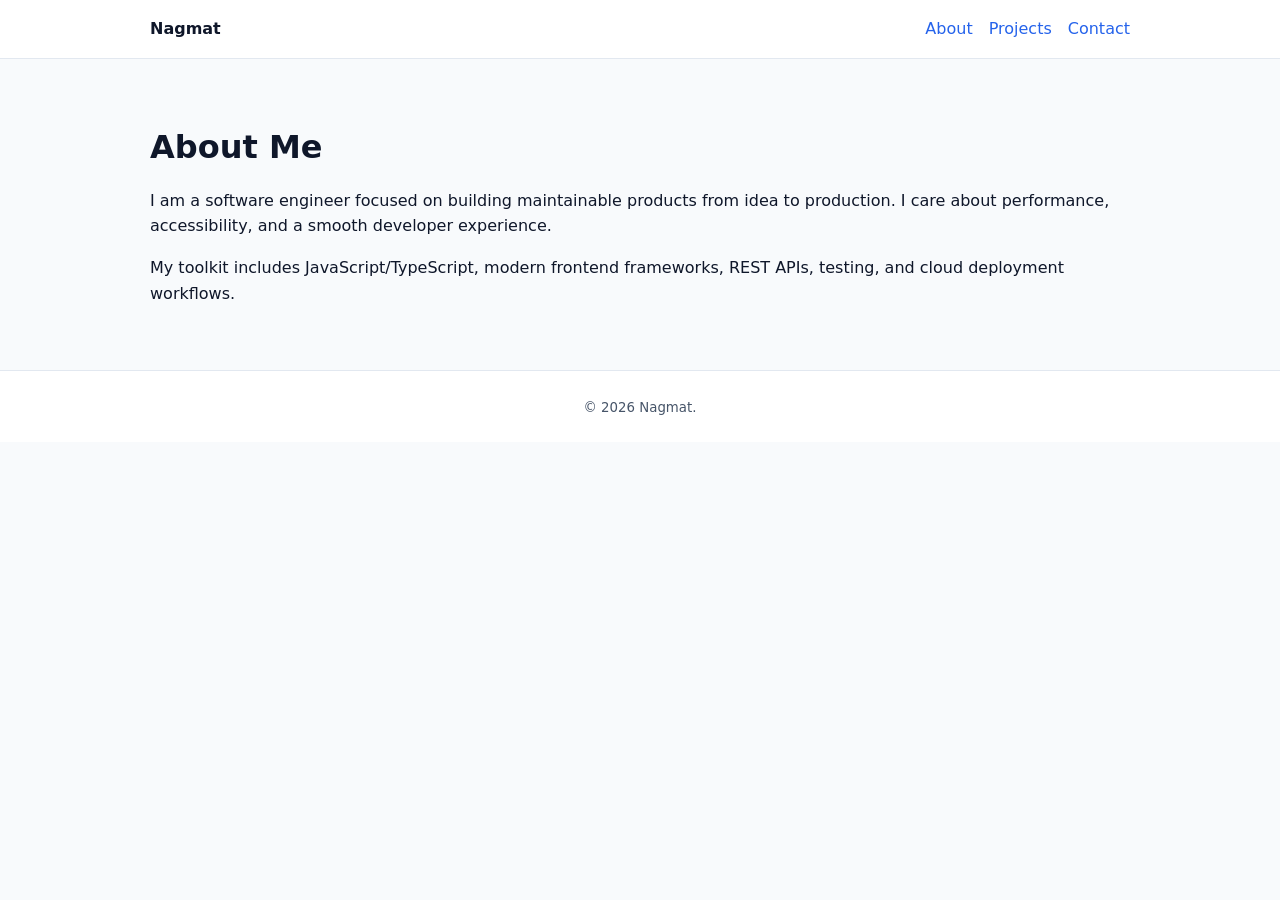
==== about.html @ 95fe5394 "Create multi-page static portfolio site Co-authored-by: oabuhamdan <28950232+oabuhamdan@users.norepl" ====
<!DOCTYPE html>
<html lang="en">
  <head>
    <meta charset="UTF-8" />
    <meta name="viewport" content="width=device-width, initial-scale=1.0" />
    <title>About | Nagmat</title>
    <link rel="stylesheet" href="styles.css" />
  </head>
  <body>
    <header class="site-header">
      <nav class="nav">
        <a class="brand" href="index.html">Nagmat</a>
        <ul>
          <li><a href="about.html" aria-current="page">About</a></li>
          <li><a href="projects.html">Projects</a></li>
          <li><a href="contact.html">Contact</a></li>
        </ul>
      </nav>
    </header>

    <main class="container content">
      <h1>About Me</h1>
      <p>
        I am a software engineer focused on building maintainable products from idea to
        production. I care about performance, accessibility, and a smooth developer
        experience.
      </p>
      <p>
        My toolkit includes JavaScript/TypeScript, modern frontend frameworks, REST APIs,
        testing, and cloud deployment workflows.
      </p>
    </main>

    <footer class="site-footer">
      <small>© <span id="year"></span> Nagmat.</small>
    </footer>

    <script src="scripts.js"></script>
  </body>
</html>
---- styles.css ----
:root {
  color-scheme: light;
  --bg: #f8fafc;
  --text: #0f172a;
  --muted: #475569;
  --primary: #2563eb;
  --surface: #ffffff;
  --border: #e2e8f0;
}

* {
  box-sizing: border-box;
}

body {
  margin: 0;
  font-family: Inter, system-ui, -apple-system, Segoe UI, Roboto, sans-serif;
  background: var(--bg);
  color: var(--text);
  line-height: 1.6;
}

a {
  color: var(--primary);
  text-decoration: none;
}

a:hover {
  text-decoration: underline;
}

.container {
  width: min(980px, 92vw);
  margin: 0 auto;
}

.site-header {
  background: var(--surface);
  border-bottom: 1px solid var(--border);
}

.nav {
  display: flex;
  justify-content: space-between;
  align-items: center;
  width: min(980px, 92vw);
  margin: 0 auto;
  padding: 1rem 0;
}

.nav ul {
  display: flex;
  gap: 1rem;
  list-style: none;
  padding: 0;
  margin: 0;
}

.brand {
  font-weight: 700;
  color: var(--text);
}

.hero {
  display: grid;
  grid-template-columns: auto 1fr;
  gap: 2rem;
  align-items: center;
  padding: 4rem 0;
}

.avatar {
  width: 180px;
  height: 180px;
}

.eyebrow {
  margin: 0;
  color: var(--muted);
  text-transform: uppercase;
  letter-spacing: 0.08em;
  font-size: 0.82rem;
}

h1,
h2 {
  line-height: 1.2;
}

.button {
  display: inline-block;
  margin-top: 1rem;
  background: var(--primary);
  color: #fff;
  padding: 0.65rem 1rem;
  border-radius: 0.5rem;
}

.button:hover {
  text-decoration: none;
  opacity: 0.92;
}

.content {
  padding: 3rem 0;
}

.cards {
  display: grid;
  grid-template-columns: repeat(auto-fit, minmax(240px, 1fr));
  gap: 1rem;
}

.card {
  background: var(--surface);
  border: 1px solid var(--border);
  border-radius: 0.75rem;
  padding: 1rem;
}

.contact-list {
  padding-left: 1.2rem;
}

.site-footer {
  border-top: 1px solid var(--border);
  padding: 1.4rem 0;
  text-align: center;
  color: var(--muted);
  background: var(--surface);
}

@media (max-width: 720px) {
  .hero {
    grid-template-columns: 1fr;
    text-align: center;
    padding-top: 2.5rem;
  }

  .avatar {
    margin: 0 auto;
  }

  .nav {
    flex-direction: column;
    gap: 0.8rem;
  }
}
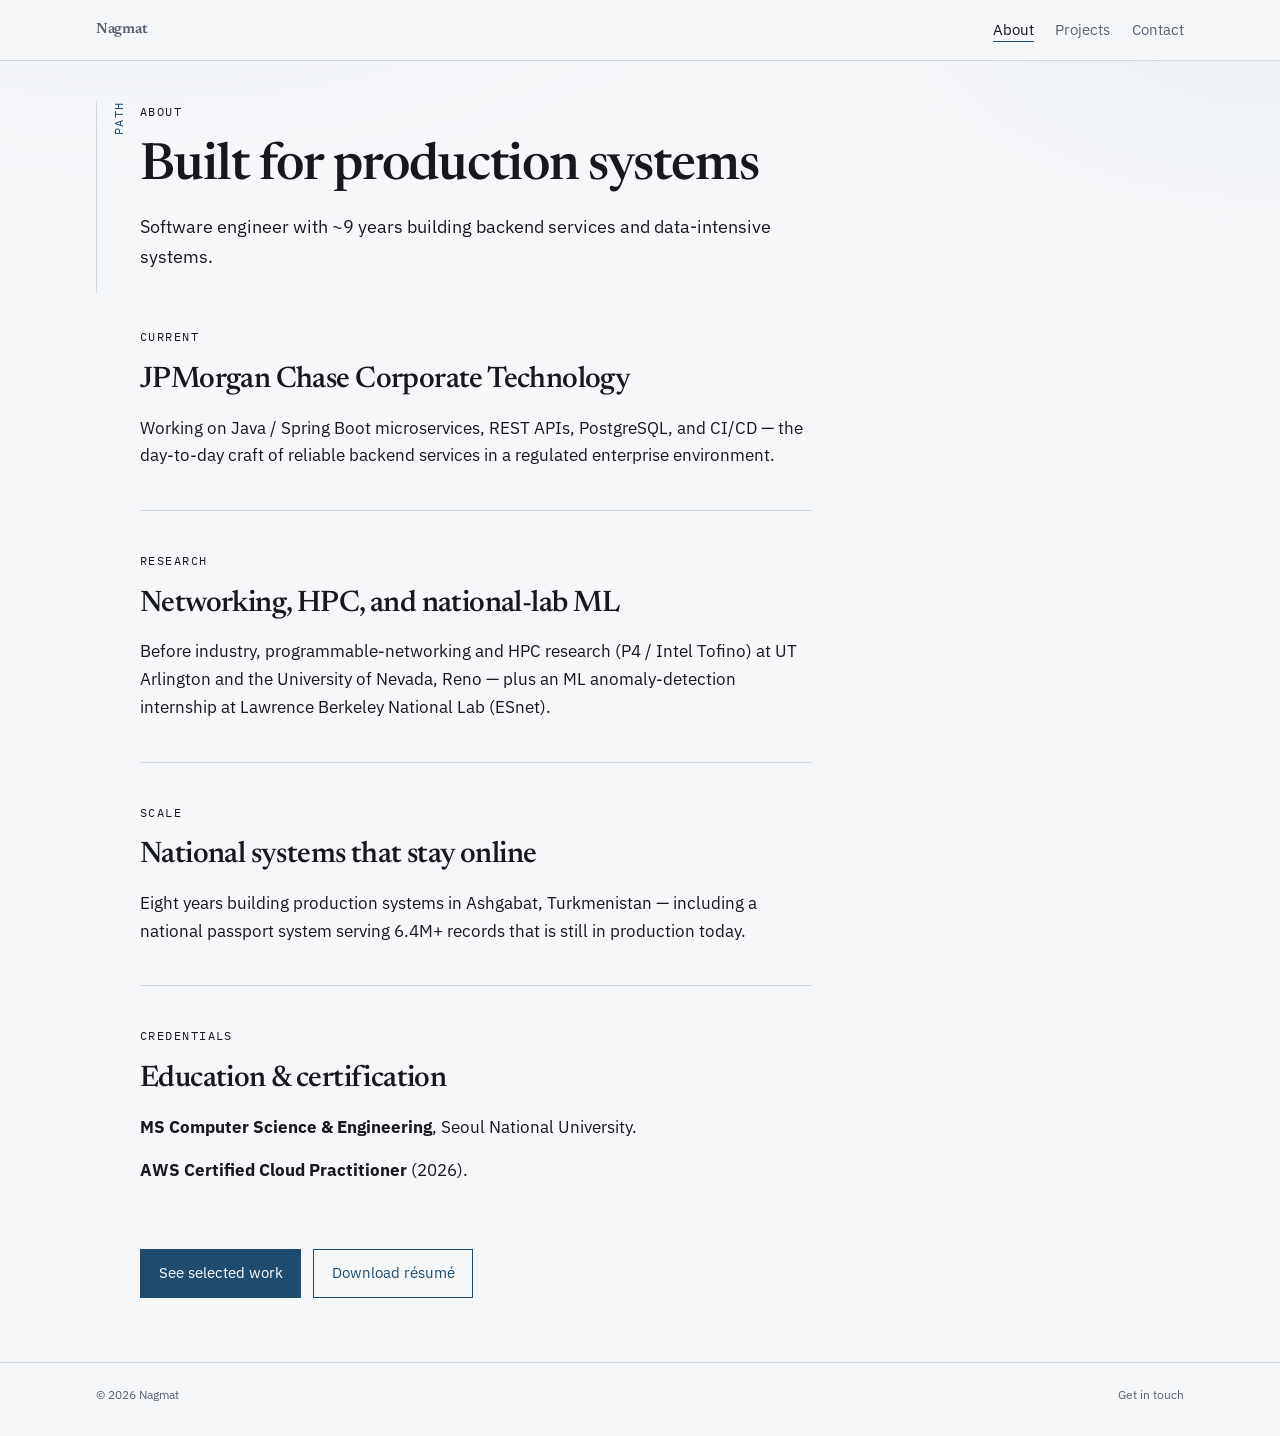
==== commit 3943d703: "Rebuild portfolio as a hiring-focused static site for GitHub Pages. Rewrite pages from original_file" ====
--- a/about.html
+++ b/about.html
@@ -3,12 +3,22 @@
   <head>
     <meta charset="UTF-8" />
     <meta name="viewport" content="width=device-width, initial-scale=1.0" />
+    <meta
+      name="description"
+      content="About Nagmat — backend engineer with experience at JPMorgan Chase, national-lab research, and large-scale production systems."
+    />
     <title>About | Nagmat</title>
+    <link rel="preconnect" href="https://fonts.googleapis.com" />
+    <link rel="preconnect" href="https://fonts.gstatic.com" crossorigin />
+    <link
+      href="https://fonts.googleapis.com/css2?family=IBM+Plex+Mono:wght@400;500&family=IBM+Plex+Sans:wght@400;500;600&family=Newsreader:opsz,wght@6..72,400;6..72,500;6..72,600&display=swap"
+      rel="stylesheet"
+    />
     <link rel="stylesheet" href="styles.css" />
   </head>
   <body>
     <header class="site-header">
-      <nav class="nav">
+      <nav class="nav" aria-label="Primary">
         <a class="brand" href="index.html">Nagmat</a>
         <ul>
           <li><a href="about.html" aria-current="page">About</a></li>
@@ -18,21 +28,76 @@
       </nav>
     </header>
 
-    <main class="container content">
-      <h1>About Me</h1>
-      <p>
-        I am a software engineer focused on building maintainable products from idea to
-        production. I care about performance, accessibility, and a smooth developer
-        experience.
-      </p>
-      <p>
-        My toolkit includes JavaScript/TypeScript, modern frontend frameworks, REST APIs,
-        testing, and cloud deployment workflows.
-      </p>
-    </main>
+    <div class="page">
+      <aside class="spine" aria-hidden="true">
+        <span class="spine-label">Path</span>
+      </aside>
+
+      <main class="container prose">
+        <p class="eyebrow">About</p>
+        <h1 class="page-title">Built for production systems</h1>
+        <p class="lede">
+          Software engineer with ~9 years building backend services and
+          data-intensive systems.
+        </p>
+
+        <section class="section reveal">
+          <p class="section-kicker">Current</p>
+          <h2>JPMorgan Chase Corporate Technology</h2>
+          <p>
+            Working on Java / Spring Boot microservices, REST APIs, PostgreSQL,
+            and CI/CD — the day-to-day craft of reliable backend services in a
+            regulated enterprise environment.
+          </p>
+        </section>
+
+        <section class="section reveal">
+          <p class="section-kicker">Research</p>
+          <h2>Networking, HPC, and national-lab ML</h2>
+          <p>
+            Before industry, programmable-networking and HPC research (P4 /
+            Intel Tofino) at UT Arlington and the University of Nevada, Reno —
+            plus an ML anomaly-detection internship at Lawrence Berkeley
+            National Lab (ESnet).
+          </p>
+        </section>
+
+        <section class="section reveal">
+          <p class="section-kicker">Scale</p>
+          <h2>National systems that stay online</h2>
+          <p>
+            Eight years building production systems in Ashgabat, Turkmenistan —
+            including a national passport system serving 6.4M+ records that is
+            still in production today.
+          </p>
+        </section>
+
+        <section class="section reveal">
+          <p class="section-kicker">Credentials</p>
+          <h2>Education &amp; certification</h2>
+          <p>
+            <strong>MS Computer Science &amp; Engineering</strong>, Seoul
+            National University.
+          </p>
+          <p>
+            <strong>AWS Certified Cloud Practitioner</strong> (2026).
+          </p>
+        </section>
+
+        <div class="cta-row reveal">
+          <a class="button" href="projects.html">See selected work</a>
+          <a class="button button-ghost" href="assets/resume.pdf"
+            >Download résumé</a
+          >
+        </div>
+      </main>
+    </div>
 
     <footer class="site-footer">
-      <small>© <span id="year"></span> Nagmat.</small>
+      <div class="inner">
+        <small>© <span id="year"></span> Nagmat</small>
+        <small><a href="contact.html">Get in touch</a></small>
+      </div>
     </footer>
 
     <script src="scripts.js"></script>
--- a/styles.css
+++ b/styles.css
@@ -1,148 +1,546 @@
 :root {
   color-scheme: light;
-  --bg: #f8fafc;
-  --text: #0f172a;
-  --muted: #475569;
-  --primary: #2563eb;
-  --surface: #ffffff;
-  --border: #e2e8f0;
-}
-
-* {
+  --paper: #f6f7f9;
+  --ink: #16181d;
+  --slate: #5a6270;
+  --rule: #d4d8e0;
+  --signal: #1f4b6e;
+  --soft: #e8eef3;
+  --white: #ffffff;
+  --measure: 42rem;
+  --page: min(68rem, 92vw);
+  --spine: 1.25rem;
+  --font-display: "Newsreader", "Iowan Old Style", "Palatino Linotype", Palatino, serif;
+  --font-body: "IBM Plex Sans", "Segoe UI", sans-serif;
+  --font-mono: "IBM Plex Mono", ui-monospace, monospace;
+}
+
+*,
+*::before,
+*::after {
   box-sizing: border-box;
+}
+
+html {
+  scroll-behavior: smooth;
 }
 
 body {
   margin: 0;
-  font-family: Inter, system-ui, -apple-system, Segoe UI, Roboto, sans-serif;
-  background: var(--bg);
-  color: var(--text);
-  line-height: 1.6;
+  min-height: 100vh;
+  font-family: var(--font-body);
+  font-size: 1.05rem;
+  line-height: 1.65;
+  color: var(--ink);
+  background:
+    radial-gradient(1200px 600px at 12% -10%, #eef3f7 0%, transparent 55%),
+    radial-gradient(900px 500px at 100% 0%, #e8eef3 0%, transparent 45%),
+    var(--paper);
+}
+
+img {
+  max-width: 100%;
+  display: block;
 }
 
 a {
-  color: var(--primary);
+  color: var(--signal);
+  text-decoration-thickness: 1px;
+  text-underline-offset: 0.18em;
+}
+
+a:hover {
+  color: var(--ink);
+}
+
+:focus-visible {
+  outline: 2px solid var(--signal);
+  outline-offset: 3px;
+}
+
+.site-header {
+  position: sticky;
+  top: 0;
+  z-index: 20;
+  backdrop-filter: blur(10px);
+  background: color-mix(in srgb, var(--paper) 86%, transparent);
+  border-bottom: 1px solid var(--rule);
+}
+
+.nav {
+  width: var(--page);
+  margin: 0 auto;
+  padding: 1rem 0;
+  display: flex;
+  align-items: center;
+  justify-content: space-between;
+  gap: 1rem;
+}
+
+.brand {
+  font-family: var(--font-display);
+  font-size: 1.35rem;
+  font-weight: 600;
+  letter-spacing: -0.02em;
+  color: var(--ink);
   text-decoration: none;
 }
 
-a:hover {
-  text-decoration: underline;
+.brand:hover {
+  color: var(--signal);
+}
+
+.nav ul {
+  display: flex;
+  gap: 1.35rem;
+  list-style: none;
+  margin: 0;
+  padding: 0;
+}
+
+.nav a {
+  position: relative;
+  font-size: 0.92rem;
+  color: var(--slate);
+  text-decoration: none;
+}
+
+.nav a::after {
+  content: "";
+  position: absolute;
+  left: 0;
+  bottom: -0.2rem;
+  width: 100%;
+  height: 1px;
+  background: var(--signal);
+  transform: scaleX(0);
+  transform-origin: left;
+  transition: transform 180ms ease;
+}
+
+.nav a:hover,
+.nav a[aria-current="page"] {
+  color: var(--ink);
+}
+
+.nav a:hover::after,
+.nav a[aria-current="page"]::after {
+  transform: scaleX(1);
+}
+
+.page {
+  width: var(--page);
+  margin: 0 auto;
+  padding: 2.5rem 0 4rem;
+  display: grid;
+  grid-template-columns: var(--spine) minmax(0, 1fr);
+  gap: 1.5rem;
+  align-items: start;
+}
+
+.spine {
+  position: sticky;
+  top: 5.5rem;
+  min-height: 12rem;
+  border-left: 1px solid var(--rule);
+  padding-left: 0.75rem;
+}
+
+.spine-label {
+  writing-mode: vertical-rl;
+  transform: rotate(180deg);
+  font-family: var(--font-mono);
+  font-size: 0.72rem;
+  letter-spacing: 0.14em;
+  text-transform: uppercase;
+  color: var(--signal);
+  white-space: nowrap;
 }
 
 .container {
-  width: min(980px, 92vw);
+  width: min(var(--measure), 100%);
+}
+
+.container.wide {
+  width: min(52rem, 100%);
+}
+
+.hero {
+  display: grid;
+  grid-template-columns: minmax(0, 1.15fr) minmax(12rem, 0.75fr);
+  gap: 2.5rem;
+  align-items: end;
+  padding: 1rem 0 2.5rem;
+  border-bottom: 1px solid var(--rule);
+}
+
+.hero-copy {
+  max-width: 36rem;
+}
+
+.eyebrow {
+  margin: 0 0 0.75rem;
+  font-family: var(--font-mono);
+  font-size: 0.78rem;
+  letter-spacing: 0.12em;
+  text-transform: uppercase;
+  color: var(--signal);
+}
+
+.brand-hero {
+  margin: 0;
+  font-family: var(--font-display);
+  font-size: clamp(2.8rem, 6vw, 4.4rem);
+  font-weight: 500;
+  line-height: 1.05;
+  letter-spacing: -0.03em;
+  color: var(--ink);
+}
+
+.lede {
+  margin: 1rem 0 0;
+  font-size: 1.15rem;
+  color: var(--slate);
+}
+
+.meta {
+  margin: 1rem 0 0;
+  font-family: var(--font-mono);
+  font-size: 0.82rem;
+  color: var(--slate);
+}
+
+.open-line {
+  margin: 1.25rem 0 0;
+  padding: 0.85rem 1rem;
+  background: var(--soft);
+  border-left: 2px solid var(--signal);
+  color: var(--ink);
+  font-size: 0.98rem;
+}
+
+.cta-row {
+  display: flex;
+  flex-wrap: wrap;
+  gap: 0.75rem;
+  margin-top: 1.5rem;
+}
+
+.cta-row.spaced {
+  margin-top: 2rem;
+}
+
+.button {
+  display: inline-flex;
+  align-items: center;
+  justify-content: center;
+  padding: 0.7rem 1.1rem;
+  background: var(--signal);
+  color: var(--white);
+  text-decoration: none;
+  font-size: 0.92rem;
+  border: 1px solid var(--signal);
+  transition: background 160ms ease, color 160ms ease;
+}
+
+.button:hover {
+  background: var(--ink);
+  border-color: var(--ink);
+  color: var(--white);
+}
+
+.button-ghost {
+  background: transparent;
+  color: var(--signal);
+}
+
+.button-ghost:hover {
+  background: var(--soft);
+  color: var(--ink);
+  border-color: var(--rule);
+}
+
+.hero-media {
+  position: relative;
+  justify-self: end;
+  width: min(100%, 20rem);
+}
+
+.hero-media::before {
+  content: "";
+  position: absolute;
+  inset: 0.75rem -0.75rem -0.75rem 0.75rem;
+  border: 1px solid var(--rule);
+  z-index: 0;
+}
+
+.avatar {
+  position: relative;
+  z-index: 1;
+  width: 100%;
+  aspect-ratio: 5 / 6;
+  object-fit: cover;
+  background: var(--soft);
+  border: 1px solid var(--rule);
+}
+
+.section {
+  padding: 2.5rem 0;
+  border-bottom: 1px solid var(--rule);
+}
+
+.section:last-of-type {
+  border-bottom: 0;
+}
+
+.section-kicker {
+  margin: 0 0 0.5rem;
+  font-family: var(--font-mono);
+  font-size: 0.75rem;
+  letter-spacing: 0.12em;
+  text-transform: uppercase;
+  color: var(--signal);
+}
+
+h1,
+h2,
+h3 {
+  font-family: var(--font-display);
+  font-weight: 550;
+  letter-spacing: -0.02em;
+  line-height: 1.2;
+}
+
+.page-title {
+  margin: 0 0 0.75rem;
+  font-size: clamp(2.2rem, 5vw, 3.2rem);
+}
+
+.section h2 {
+  margin: 0 0 1rem;
+  font-size: 1.85rem;
+}
+
+.prose p {
+  margin: 0 0 1rem;
+  color: var(--ink);
+}
+
+.prose p:last-child {
+  margin-bottom: 0;
+}
+
+.work-list {
+  margin: 0;
+  padding: 0;
+  list-style: none;
+}
+
+.work-list li {
+  padding: 0.9rem 0;
+  border-top: 1px solid var(--rule);
+  display: grid;
+  grid-template-columns: 8.5rem minmax(0, 1fr);
+  gap: 1rem;
+}
+
+.work-list li:last-child {
+  border-bottom: 1px solid var(--rule);
+}
+
+.work-list strong {
+  font-family: var(--font-mono);
+  font-size: 0.78rem;
+  font-weight: 500;
+  letter-spacing: 0.04em;
+  text-transform: uppercase;
+  color: var(--signal);
+}
+
+.tech-strip {
+  display: flex;
+  flex-wrap: wrap;
+  gap: 0.45rem 0.65rem;
+  margin: 0;
+  padding: 0;
+  list-style: none;
+}
+
+.tech-strip li {
+  font-family: var(--font-mono);
+  font-size: 0.78rem;
+  color: var(--slate);
+  padding: 0.28rem 0.55rem;
+  background: var(--white);
+  border: 1px solid var(--rule);
+}
+
+.case {
+  padding: 1.75rem 0;
+  border-top: 1px solid var(--rule);
+}
+
+.case:last-child {
+  border-bottom: 1px solid var(--rule);
+}
+
+.case-meta {
+  margin: 0 0 0.4rem;
+  font-family: var(--font-mono);
+  font-size: 0.75rem;
+  letter-spacing: 0.1em;
+  text-transform: uppercase;
+  color: var(--signal);
+}
+
+.case h2 {
+  margin: 0 0 0.65rem;
+  font-size: 1.55rem;
+}
+
+.case p {
+  margin: 0 0 0.9rem;
+  color: var(--ink);
+}
+
+.contact-block {
+  display: grid;
+  gap: 1rem;
+  margin-top: 1.5rem;
+}
+
+.contact-row {
+  display: grid;
+  grid-template-columns: 7rem minmax(0, 1fr);
+  gap: 1rem;
+  padding: 0.95rem 0;
+  border-top: 1px solid var(--rule);
+}
+
+.contact-row:last-child {
+  border-bottom: 1px solid var(--rule);
+}
+
+.contact-row span {
+  font-family: var(--font-mono);
+  font-size: 0.78rem;
+  letter-spacing: 0.08em;
+  text-transform: uppercase;
+  color: var(--slate);
+}
+
+.site-footer {
+  border-top: 1px solid var(--rule);
+  padding: 1.4rem 0 2rem;
+  color: var(--slate);
+  font-size: 0.88rem;
+}
+
+.site-footer .inner {
+  width: var(--page);
   margin: 0 auto;
-}
-
-.site-header {
-  background: var(--surface);
-  border-bottom: 1px solid var(--border);
-}
-
-.nav {
   display: flex;
   justify-content: space-between;
-  align-items: center;
-  width: min(980px, 92vw);
-  margin: 0 auto;
-  padding: 1rem 0;
-}
-
-.nav ul {
-  display: flex;
   gap: 1rem;
-  list-style: none;
-  padding: 0;
-  margin: 0;
-}
-
-.brand {
-  font-weight: 700;
-  color: var(--text);
-}
-
-.hero {
-  display: grid;
-  grid-template-columns: auto 1fr;
-  gap: 2rem;
-  align-items: center;
-  padding: 4rem 0;
-}
-
-.avatar {
-  width: 180px;
-  height: 180px;
-}
-
-.eyebrow {
-  margin: 0;
-  color: var(--muted);
-  text-transform: uppercase;
-  letter-spacing: 0.08em;
-  font-size: 0.82rem;
-}
-
-h1,
-h2 {
-  line-height: 1.2;
-}
-
-.button {
-  display: inline-block;
-  margin-top: 1rem;
-  background: var(--primary);
-  color: #fff;
-  padding: 0.65rem 1rem;
-  border-radius: 0.5rem;
-}
-
-.button:hover {
+  flex-wrap: wrap;
+}
+
+.site-footer a {
+  color: var(--slate);
   text-decoration: none;
-  opacity: 0.92;
-}
-
-.content {
-  padding: 3rem 0;
-}
-
-.cards {
-  display: grid;
-  grid-template-columns: repeat(auto-fit, minmax(240px, 1fr));
-  gap: 1rem;
-}
-
-.card {
-  background: var(--surface);
-  border: 1px solid var(--border);
-  border-radius: 0.75rem;
-  padding: 1rem;
-}
-
-.contact-list {
-  padding-left: 1.2rem;
-}
-
-.site-footer {
-  border-top: 1px solid var(--border);
-  padding: 1.4rem 0;
-  text-align: center;
-  color: var(--muted);
-  background: var(--surface);
-}
-
-@media (max-width: 720px) {
+}
+
+.site-footer a:hover {
+  color: var(--signal);
+}
+
+/* Motion */
+.reveal,
+.hero-copy,
+.hero-media {
+  opacity: 0;
+  transform: translateY(12px);
+  animation: rise 700ms cubic-bezier(0.22, 1, 0.36, 1) forwards;
+}
+
+.hero-media {
+  animation-delay: 120ms;
+}
+
+.reveal {
+  animation: none;
+}
+
+.reveal.is-visible {
+  animation: rise 650ms cubic-bezier(0.22, 1, 0.36, 1) forwards;
+}
+
+@keyframes rise {
+  to {
+    opacity: 1;
+    transform: translateY(0);
+  }
+}
+
+@media (prefers-reduced-motion: reduce) {
+  html {
+    scroll-behavior: auto;
+  }
+
+  .reveal,
+  .hero-copy,
+  .hero-media,
+  .reveal.is-visible {
+    opacity: 1;
+    transform: none;
+    animation: none;
+  }
+
+  .nav a::after {
+    transition: none;
+  }
+}
+
+@media (max-width: 860px) {
   .hero {
     grid-template-columns: 1fr;
-    text-align: center;
-    padding-top: 2.5rem;
-  }
-
-  .avatar {
-    margin: 0 auto;
+  }
+
+  .hero-media {
+    justify-self: start;
+    width: min(100%, 18rem);
+    order: -1;
+  }
+
+  .work-list li,
+  .contact-row {
+    grid-template-columns: 1fr;
+    gap: 0.35rem;
+  }
+}
+
+@media (max-width: 640px) {
+  .page {
+    grid-template-columns: 1fr;
+    gap: 0;
+    padding-top: 1.5rem;
+  }
+
+  .spine {
+    display: none;
   }
 
   .nav {
     flex-direction: column;
-    gap: 0.8rem;
-  }
-}
+    align-items: flex-start;
+  }
+
+  .nav ul {
+    gap: 1rem;
+    flex-wrap: wrap;
+  }
+
+  .brand-hero {
+    font-size: 2.6rem;
+  }
+}
